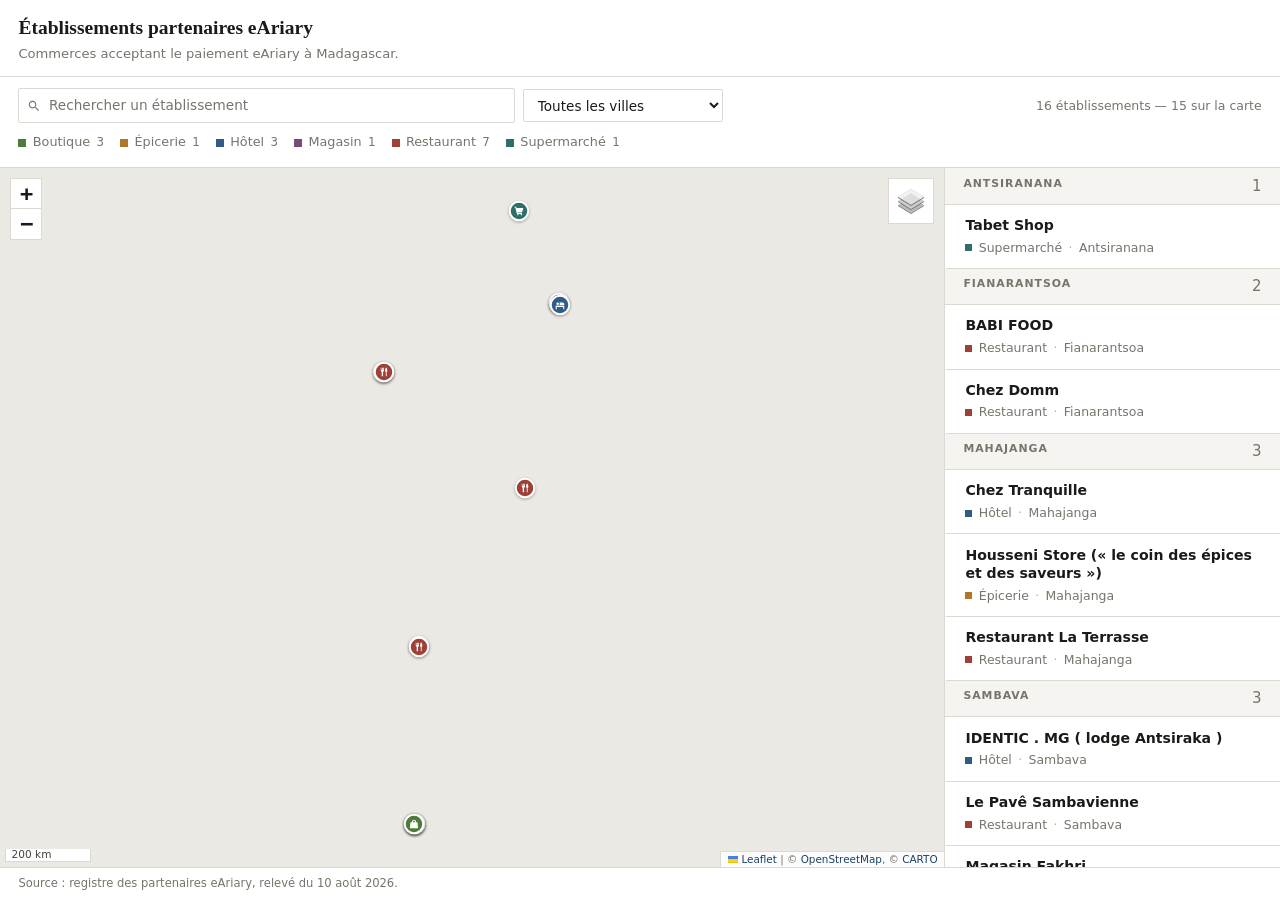
==== partenaires/carte.html @ 1cabd1b8 "Ajoute les pages intégrables du registre des partenaires" ====
<!DOCTYPE html>
<html lang="fr">
<head>
  <meta charset="utf-8">
  <meta name="viewport" content="width=device-width, initial-scale=1">
  <title>Établissements partenaires eAriary — carte</title>
  <meta name="description" content="Carte et liste des établissements qui acceptent le paiement eAriary à Madagascar.">
  <meta name="robots" content="noindex">

  <!-- Leaflet est embarqué dans le dossier : pas de CDN, donc pas de politique
       de sécurité à assouplir chez l'application hôte. Seuls les fonds de
       carte et la relecture du Google Sheet sortent sur le réseau. -->
  <link rel="stylesheet" href="vendor/leaflet/leaflet.css">
  <link rel="stylesheet" href="assets/theme.css">
  <link rel="stylesheet" href="assets/carte.css">
</head>
<body>
  <div class="app" id="app" data-view="split" data-header="1" data-onglet="carte">

    <header class="head">
      <h1 id="titre">Établissements partenaires eAriary</h1>
      <p id="sous-titre">Commerces acceptant le paiement eAriary à Madagascar.</p>
    </header>

    <div class="bar">
      <div class="controls">
        <label class="field">
          <svg viewBox="0 0 24 24" aria-hidden="true">
            <path d="M15.5 14h-.79l-.28-.27a6.5 6.5 0 1 0-.7.7l.27.28v.79l5 4.99L20.49 19l-5-5Zm-6 0A4.5 4.5 0 1 1 14 9.5 4.5 4.5 0 0 1 9.5 14Z"/>
          </svg>
          <input type="search" id="recherche" placeholder="Rechercher un établissement"
                 aria-label="Rechercher un établissement" autocomplete="off">
        </label>

        <select id="province" aria-label="Filtrer par ville">
          <option value="">Toutes les villes</option>
        </select>

        <span class="spacer"></span>
        <div class="tally">
          <span class="count" id="compte" aria-live="polite"></span>
          <button type="button" class="reset" id="reset" hidden>Réinitialiser</button>
        </div>
      </div>

      <div class="chips" id="chips" role="group" aria-label="Filtrer par catégorie"></div>
    </div>

    <div class="tabs" id="onglets" role="tablist" aria-label="Affichage">
      <button type="button" role="tab" data-onglet="carte" aria-selected="true">Carte</button>
      <button type="button" role="tab" data-onglet="liste" aria-selected="false">Liste</button>
    </div>

    <div class="body">
      <div class="map" id="carte" role="application" aria-label="Carte des établissements partenaires"></div>
      <div class="list">
        <div id="liste"></div>
        <p class="empty" id="vide" hidden>Aucun établissement ne correspond aux filtres.</p>
      </div>
    </div>

    <p class="source" id="source"></p>

  </div>

  <script src="vendor/leaflet/leaflet.js"></script>
  <script src="assets/instantane.js"></script>
  <script src="assets/categories.js"></script>
  <script src="assets/donnees.js"></script>
  <script src="assets/carte.js"></script>
</body>
</html>
---- partenaires/vendor/leaflet/leaflet.css ----
/* required styles */

.leaflet-pane,
.leaflet-tile,
.leaflet-marker-icon,
.leaflet-marker-shadow,
.leaflet-tile-container,
.leaflet-pane > svg,
.leaflet-pane > canvas,
.leaflet-zoom-box,
.leaflet-image-layer,
.leaflet-layer {
	position: absolute;
	left: 0;
	top: 0;
	}
.leaflet-container {
	overflow: hidden;
	}
.leaflet-tile,
.leaflet-marker-icon,
.leaflet-marker-shadow {
	-webkit-user-select: none;
	   -moz-user-select: none;
	        user-select: none;
	  -webkit-user-drag: none;
	}
/* Prevents IE11 from highlighting tiles in blue */
.leaflet-tile::selection {
	background: transparent;
}
/* Safari renders non-retina tile on retina better with this, but Chrome is worse */
.leaflet-safari .leaflet-tile {
	image-rendering: -webkit-optimize-contrast;
	}
/* hack that prevents hw layers "stretching" when loading new tiles */
.leaflet-safari .leaflet-tile-container {
	width: 1600px;
	height: 1600px;
	-webkit-transform-origin: 0 0;
	}
.leaflet-marker-icon,
.leaflet-marker-shadow {
	display: block;
	}
/* .leaflet-container svg: reset svg max-width decleration shipped in Joomla! (joomla.org) 3.x */
/* .leaflet-container img: map is broken in FF if you have max-width: 100% on tiles */
.leaflet-container .leaflet-overlay-pane svg {
	max-width: none !important;
	max-height: none !important;
	}
.leaflet-container .leaflet-marker-pane img,
.leaflet-container .leaflet-shadow-pane img,
.leaflet-container .leaflet-tile-pane img,
.leaflet-container img.leaflet-image-layer,
.leaflet-container .leaflet-tile {
	max-width: none !important;
	max-height: none !important;
	width: auto;
	padding: 0;
	}

.leaflet-container img.leaflet-tile {
	/* See: https://bugs.chromium.org/p/chromium/issues/detail?id=600120 */
	mix-blend-mode: plus-lighter;
}

.leaflet-container.leaflet-touch-zoom {
	-ms-touch-action: pan-x pan-y;
	touch-action: pan-x pan-y;
	}
.leaflet-container.leaflet-touch-drag {
	-ms-touch-action: pinch-zoom;
	/* Fallback for FF which doesn't support pinch-zoom */
	touch-action: none;
	touch-action: pinch-zoom;
}
.leaflet-container.leaflet-touch-drag.leaflet-touch-zoom {
	-ms-touch-action: none;
	touch-action: none;
}
.leaflet-container {
	-webkit-tap-highlight-color: transparent;
}
.leaflet-container a {
	-webkit-tap-highlight-color: rgba(51, 181, 229, 0.4);
}
.leaflet-tile {
	filter: inherit;
	visibility: hidden;
	}
.leaflet-tile-loaded {
	visibility: inherit;
	}
.leaflet-zoom-box {
	width: 0;
	height: 0;
	-moz-box-sizing: border-box;
	     box-sizing: border-box;
	z-index: 800;
	}
/* workaround for https://bugzilla.mozilla.org/show_bug.cgi?id=888319 */
.leaflet-overlay-pane svg {
	-moz-user-select: none;
	}

.leaflet-pane         { z-index: 400; }

.leaflet-tile-pane    { z-index: 200; }
.leaflet-overlay-pane { z-index: 400; }
.leaflet-shadow-pane  { z-index: 500; }
.leaflet-marker-pane  { z-index: 600; }
.leaflet-tooltip-pane   { z-index: 650; }
.leaflet-popup-pane   { z-index: 700; }

.leaflet-map-pane canvas { z-index: 100; }
.leaflet-map-pane svg    { z-index: 200; }

.leaflet-vml-shape {
	width: 1px;
	height: 1px;
	}
.lvml {
	behavior: url(#default#VML);
	display: inline-block;
	position: absolute;
	}


/* control positioning */

.leaflet-control {
	position: relative;
	z-index: 800;
	pointer-events: visiblePainted; /* IE 9-10 doesn't have auto */
	pointer-events: auto;
	}
.leaflet-top,
.leaflet-bottom {
	position: absolute;
	z-index: 1000;
	pointer-events: none;
	}
.leaflet-top {
	top: 0;
	}
.leaflet-right {
	right: 0;
	}
.leaflet-bottom {
	bottom: 0;
	}
.leaflet-left {
	left: 0;
	}
.leaflet-control {
	float: left;
	clear: both;
	}
.leaflet-right .leaflet-control {
	float: right;
	}
.leaflet-top .leaflet-control {
	margin-top: 10px;
	}
.leaflet-bottom .leaflet-control {
	margin-bottom: 10px;
	}
.leaflet-left .leaflet-control {
	margin-left: 10px;
	}
.leaflet-right .leaflet-control {
	margin-right: 10px;
	}


/* zoom and fade animations */

.leaflet-fade-anim .leaflet-popup {
	opacity: 0;
	-webkit-transition: opacity 0.2s linear;
	   -moz-transition: opacity 0.2s linear;
	        transition: opacity 0.2s linear;
	}
.leaflet-fade-anim .leaflet-map-pane .leaflet-popup {
	opacity: 1;
	}
.leaflet-zoom-animated {
	-webkit-transform-origin: 0 0;
	    -ms-transform-origin: 0 0;
	        transform-origin: 0 0;
	}
svg.leaflet-zoom-animated {
	will-change: transform;
}

.leaflet-zoom-anim .leaflet-zoom-animated {
	-webkit-transition: -webkit-transform 0.25s cubic-bezier(0,0,0.25,1);
	   -moz-transition:    -moz-transform 0.25s cubic-bezier(0,0,0.25,1);
	        transition:         transform 0.25s cubic-bezier(0,0,0.25,1);
	}
.leaflet-zoom-anim .leaflet-tile,
.leaflet-pan-anim .leaflet-tile {
	-webkit-transition: none;
	   -moz-transition: none;
	        transition: none;
	}

.leaflet-zoom-anim .leaflet-zoom-hide {
	visibility: hidden;
	}


/* cursors */

.leaflet-interactive {
	cursor: pointer;
	}
.leaflet-grab {
	cursor: -webkit-grab;
	cursor:    -moz-grab;
	cursor:         grab;
	}
.leaflet-crosshair,
.leaflet-crosshair .leaflet-interactive {
	cursor: crosshair;
	}
.leaflet-popup-pane,
.leaflet-control {
	cursor: auto;
	}
.leaflet-dragging .leaflet-grab,
.leaflet-dragging .leaflet-grab .leaflet-interactive,
.leaflet-dragging .leaflet-marker-draggable {
	cursor: move;
	cursor: -webkit-grabbing;
	cursor:    -moz-grabbing;
	cursor:         grabbing;
	}

/* marker & overlays interactivity */
.leaflet-marker-icon,
.leaflet-marker-shadow,
.leaflet-image-layer,
.leaflet-pane > svg path,
.leaflet-tile-container {
	pointer-events: none;
	}

.leaflet-marker-icon.leaflet-interactive,
.leaflet-image-layer.leaflet-interactive,
.leaflet-pane > svg path.leaflet-interactive,
svg.leaflet-image-layer.leaflet-interactive path {
	pointer-events: visiblePainted; /* IE 9-10 doesn't have auto */
	pointer-events: auto;
	}

/* visual tweaks */

.leaflet-container {
	background: #ddd;
	outline-offset: 1px;
	}
.leaflet-container a {
	color: #0078A8;
	}
.leaflet-zoom-box {
	border: 2px dotted #38f;
	background: rgba(255,255,255,0.5);
	}


/* general typography */
.leaflet-container {
	font-family: "Helvetica Neue", Arial, Helvetica, sans-serif;
	font-size: 12px;
	font-size: 0.75rem;
	line-height: 1.5;
	}


/* general toolbar styles */

.leaflet-bar {
	box-shadow: 0 1px 5px rgba(0,0,0,0.65);
	border-radius: 4px;
	}
.leaflet-bar a {
	background-color: #fff;
	border-bottom: 1px solid #ccc;
	width: 26px;
	height: 26px;
	line-height: 26px;
	display: block;
	text-align: center;
	text-decoration: none;
	color: black;
	}
.leaflet-bar a,
.leaflet-control-layers-toggle {
	background-position: 50% 50%;
	background-repeat: no-repeat;
	display: block;
	}
.leaflet-bar a:hover,
.leaflet-bar a:focus {
	background-color: #f4f4f4;
	}
.leaflet-bar a:first-child {
	border-top-left-radius: 4px;
	border-top-right-radius: 4px;
	}
.leaflet-bar a:last-child {
	border-bottom-left-radius: 4px;
	border-bottom-right-radius: 4px;
	border-bottom: none;
	}
.leaflet-bar a.leaflet-disabled {
	cursor: default;
	background-color: #f4f4f4;
	color: #bbb;
	}

.leaflet-touch .leaflet-bar a {
	width: 30px;
	height: 30px;
	line-height: 30px;
	}
.leaflet-touch .leaflet-bar a:first-child {
	border-top-left-radius: 2px;
	border-top-right-radius: 2px;
	}
.leaflet-touch .leaflet-bar a:last-child {
	border-bottom-left-radius: 2px;
	border-bottom-right-radius: 2px;
	}

/* zoom control */

.leaflet-control-zoom-in,
.leaflet-control-zoom-out {
	font: bold 18px 'Lucida Console', Monaco, monospace;
	text-indent: 1px;
	}

.leaflet-touch .leaflet-control-zoom-in, .leaflet-touch .leaflet-control-zoom-out  {
	font-size: 22px;
	}


/* layers control */

.leaflet-control-layers {
	box-shadow: 0 1px 5px rgba(0,0,0,0.4);
	background: #fff;
	border-radius: 5px;
	}
.leaflet-control-layers-toggle {
	background-image: url(images/layers.png);
	width: 36px;
	height: 36px;
	}
.leaflet-retina .leaflet-control-layers-toggle {
	background-image: url(images/layers-2x.png);
	background-size: 26px 26px;
	}
.leaflet-touch .leaflet-control-layers-toggle {
	width: 44px;
	height: 44px;
	}
.leaflet-control-layers .leaflet-control-layers-list,
.leaflet-control-layers-expanded .leaflet-control-layers-toggle {
	display: none;
	}
.leaflet-control-layers-expanded .leaflet-control-layers-list {
	display: block;
	position: relative;
	}
.leaflet-control-layers-expanded {
	padding: 6px 10px 6px 6px;
	color: #333;
	background: #fff;
	}
.leaflet-control-layers-scrollbar {
	overflow-y: scroll;
	overflow-x: hidden;
	padding-right: 5px;
	}
.leaflet-control-layers-selector {
	margin-top: 2px;
	position: relative;
	top: 1px;
	}
.leaflet-control-layers label {
	display: block;
	font-size: 13px;
	font-size: 1.08333em;
	}
.leaflet-control-layers-separator {
	height: 0;
	border-top: 1px solid #ddd;
	margin: 5px -10px 5px -6px;
	}

/* Default icon URLs */
.leaflet-default-icon-path { /* used only in path-guessing heuristic, see L.Icon.Default */
	background-image: url(images/marker-icon.png);
	}


/* attribution and scale controls */

.leaflet-container .leaflet-control-attribution {
	background: #fff;
	background: rgba(255, 255, 255, 0.8);
	margin: 0;
	}
.leaflet-control-attribution,
.leaflet-control-scale-line {
	padding: 0 5px;
	color: #333;
	line-height: 1.4;
	}
.leaflet-control-attribution a {
	text-decoration: none;
	}
.leaflet-control-attribution a:hover,
.leaflet-control-attribution a:focus {
	text-decoration: underline;
	}
.leaflet-attribution-flag {
	display: inline !important;
	vertical-align: baseline !important;
	width: 1em;
	height: 0.6669em;
	}
.leaflet-left .leaflet-control-scale {
	margin-left: 5px;
	}
.leaflet-bottom .leaflet-control-scale {
	margin-bottom: 5px;
	}
.leaflet-control-scale-line {
	border: 2px solid #777;
	border-top: none;
	line-height: 1.1;
	padding: 2px 5px 1px;
	white-space: nowrap;
	-moz-box-sizing: border-box;
	     box-sizing: border-box;
	background: rgba(255, 255, 255, 0.8);
	text-shadow: 1px 1px #fff;
	}
.leaflet-control-scale-line:not(:first-child) {
	border-top: 2px solid #777;
	border-bottom: none;
	margin-top: -2px;
	}
.leaflet-control-scale-line:not(:first-child):not(:last-child) {
	border-bottom: 2px solid #777;
	}

.leaflet-touch .leaflet-control-attribution,
.leaflet-touch .leaflet-control-layers,
.leaflet-touch .leaflet-bar {
	box-shadow: none;
	}
.leaflet-touch .leaflet-control-layers,
.leaflet-touch .leaflet-bar {
	border: 2px solid rgba(0,0,0,0.2);
	background-clip: padding-box;
	}


/* popup */

.leaflet-popup {
	position: absolute;
	text-align: center;
	margin-bottom: 20px;
	}
.leaflet-popup-content-wrapper {
	padding: 1px;
	text-align: left;
	border-radius: 12px;
	}
.leaflet-popup-content {
	margin: 13px 24px 13px 20px;
	line-height: 1.3;
	font-size: 13px;
	font-size: 1.08333em;
	min-height: 1px;
	}
.leaflet-popup-content p {
	margin: 17px 0;
	margin: 1.3em 0;
	}
.leaflet-popup-tip-container {
	width: 40px;
	height: 20px;
	position: absolute;
	left: 50%;
	margin-top: -1px;
	margin-left: -20px;
	overflow: hidden;
	pointer-events: none;
	}
.leaflet-popup-tip {
	width: 17px;
	height: 17px;
	padding: 1px;

	margin: -10px auto 0;
	pointer-events: auto;

	-webkit-transform: rotate(45deg);
	   -moz-transform: rotate(45deg);
	    -ms-transform: rotate(45deg);
	        transform: rotate(45deg);
	}
.leaflet-popup-content-wrapper,
.leaflet-popup-tip {
	background: white;
	color: #333;
	box-shadow: 0 3px 14px rgba(0,0,0,0.4);
	}
.leaflet-container a.leaflet-popup-close-button {
	position: absolute;
	top: 0;
	right: 0;
	border: none;
	text-align: center;
	width: 24px;
	height: 24px;
	font: 16px/24px Tahoma, Verdana, sans-serif;
	color: #757575;
	text-decoration: none;
	background: transparent;
	}
.leaflet-container a.leaflet-popup-close-button:hover,
.leaflet-container a.leaflet-popup-close-button:focus {
	color: #585858;
	}
.leaflet-popup-scrolled {
	overflow: auto;
	}

.leaflet-oldie .leaflet-popup-content-wrapper {
	-ms-zoom: 1;
	}
.leaflet-oldie .leaflet-popup-tip {
	width: 24px;
	margin: 0 auto;

	-ms-filter: "progid:DXImageTransform.Microsoft.Matrix(M11=0.70710678, M12=0.70710678, M21=-0.70710678, M22=0.70710678)";
	filter: progid:DXImageTransform.Microsoft.Matrix(M11=0.70710678, M12=0.70710678, M21=-0.70710678, M22=0.70710678);
	}

.leaflet-oldie .leaflet-control-zoom,
.leaflet-oldie .leaflet-control-layers,
.leaflet-oldie .leaflet-popup-content-wrapper,
.leaflet-oldie .leaflet-popup-tip {
	border: 1px solid #999;
	}


/* div icon */

.leaflet-div-icon {
	background: #fff;
	border: 1px solid #666;
	}


/* Tooltip */
/* Base styles for the element that has a tooltip */
.leaflet-tooltip {
	position: absolute;
	padding: 6px;
	background-color: #fff;
	border: 1px solid #fff;
	border-radius: 3px;
	color: #222;
	white-space: nowrap;
	-webkit-user-select: none;
	-moz-user-select: none;
	-ms-user-select: none;
	user-select: none;
	pointer-events: none;
	box-shadow: 0 1px 3px rgba(0,0,0,0.4);
	}
.leaflet-tooltip.leaflet-interactive {
	cursor: pointer;
	pointer-events: auto;
	}
.leaflet-tooltip-top:before,
.leaflet-tooltip-bottom:before,
.leaflet-tooltip-left:before,
.leaflet-tooltip-right:before {
	position: absolute;
	pointer-events: none;
	border: 6px solid transparent;
	background: transparent;
	content: "";
	}

/* Directions */

.leaflet-tooltip-bottom {
	margin-top: 6px;
}
.leaflet-tooltip-top {
	margin-top: -6px;
}
.leaflet-tooltip-bottom:before,
.leaflet-tooltip-top:before {
	left: 50%;
	margin-left: -6px;
	}
.leaflet-tooltip-top:before {
	bottom: 0;
	margin-bottom: -12px;
	border-top-color: #fff;
	}
.leaflet-tooltip-bottom:before {
	top: 0;
	margin-top: -12px;
	margin-left: -6px;
	border-bottom-color: #fff;
	}
.leaflet-tooltip-left {
	margin-left: -6px;
}
.leaflet-tooltip-right {
	margin-left: 6px;
}
.leaflet-tooltip-left:before,
.leaflet-tooltip-right:before {
	top: 50%;
	margin-top: -6px;
	}
.leaflet-tooltip-left:before {
	right: 0;
	margin-right: -12px;
	border-left-color: #fff;
	}
.leaflet-tooltip-right:before {
	left: 0;
	margin-left: -12px;
	border-right-color: #fff;
	}

/* Printing */

@media print {
	/* Prevent printers from removing background-images of controls. */
	.leaflet-control {
		-webkit-print-color-adjust: exact;
		print-color-adjust: exact;
		}
	}
---- partenaires/assets/theme.css ----
/* Registre des partenaires eAriary — socle commun aux deux pages.
 *
 * Ce fichier ne porte que ce que la carte et le tableau partagent : le thème,
 * l'ossature verticale, la titraille, la barre de filtres et la note de
 * provenance. Le reste vit dans `carte.css` et `tableau.css`, que chaque page
 * charge seule — le tableau n'a ainsi pas à lire trois cents lignes de styles
 * Leaflet dont il ne se sert pas.
 *
 * Parti pris : registre public, pas widget. Encre sur papier, filets d'un
 * pixel, angles vifs, un seul accent, titraille en romain à empattements et
 * étiquettes en petites capitales espacées. Rien qui signale « composant
 * embarqué » : ni cadre, ni ombre portée, ni pastille d'état colorée — la
 * provenance des données est une note de bas de page, comme dans une
 * publication officielle.
 *
 * Aucune police n'est téléchargée : les pages doivent rester autonomes, sans
 * CDN ni politique de sécurité à assouplir chez l'hôte. On compose donc avec
 * les familles présentes sur les systèmes.
 */

:root {
  /* Papier chaud plutôt que gris bleuté : la page ne doit pas se lire comme
     une interface d'outil posée dans la page de l'hôte. */
  --paper: #ffffff;
  --ground: #f5f4f1;
  --ground-2: #ebe9e4;
  --rule: #dcd9d2;
  --rule-strong: #b5b0a6;
  --ink: #1b1a17;
  --ink-soft: #45433d;
  --muted: #78746b;
  --accent: #1a4066;
  --accent-soft: #e8edf3;
  /* Voile posé sur les tuiles, derrière l'attribution et l'échelle. */
  --veil: rgb(255 255 255 / 0.88);

  --serif: "Iowan Old Style", "Hoefler Text", "Palatino Linotype", Palatino,
    Georgia, "Times New Roman", serif;
  --sans: ui-sans-serif, system-ui, -apple-system, BlinkMacSystemFont,
    "Segoe UI", Roboto, "Helvetica Neue", Arial, sans-serif;
  --mono: ui-monospace, SFMono-Regular, "SF Mono", Menlo, Consolas, monospace;

  --radius: 2px;
  --pad: 1.15rem;
  color-scheme: light;
}

/* Thème sombre : automatique, ou forcé par ?theme=sombre / ?theme=clair —
   l'attribut data-theme sur <html> gagne toujours sur la préférence système. */
@media (prefers-color-scheme: dark) {
  :root:not([data-theme="clair"]) {
    --paper: #141311;
    --ground: #1c1b18;
    --ground-2: #24221d;
    --rule: #33302a;
    --rule-strong: #524d44;
    --ink: #eceae5;
    --ink-soft: #cbc8c1;
    --muted: #948f86;
    --accent: #9dbdda;
    --accent-soft: #212e3a;
    --veil: rgb(20 19 17 / 0.88);
    color-scheme: dark;
  }
}
:root[data-theme="sombre"] {
  --paper: #141311;
  --ground: #1c1b18;
  --ground-2: #24221d;
  --rule: #33302a;
  --rule-strong: #524d44;
  --ink: #eceae5;
  --ink-soft: #cbc8c1;
  --muted: #948f86;
  --accent: #9dbdda;
  --accent-soft: #212e3a;
  --veil: rgb(20 19 17 / 0.88);
  color-scheme: dark;
}

* { box-sizing: border-box; }

html, body { height: 100%; margin: 0; }

body {
  font-family: var(--sans);
  font-size: 15px;
  line-height: 1.45;
  color: var(--ink);
  background: var(--paper);
  -webkit-font-smoothing: antialiased;
  text-rendering: optimizeLegibility;
}

/* Petites capitales espacées : la seule ornementation typographique des
   pages, réservée aux étiquettes. */
.eyebrow {
  font-size: 0.68rem;
  font-weight: 600;
  letter-spacing: 0.09em;
  text-transform: uppercase;
}

/* Réservé aux lecteurs d'écran : ce que la mise en page donne à l'œil seul. */
.sr-only {
  position: absolute;
  width: 1px;
  height: 1px;
  margin: -1px;
  padding: 0;
  overflow: hidden;
  clip-path: inset(50%);
  white-space: nowrap;
}

/* ------------------------------- Ossature -------------------------------- */

/* Colonne flex plutôt que grille : les onglets carte/liste n'existent qu'en
   écran étroit, et un enfant masqué ne doit pas consommer de rangée. */
.app {
  display: flex;
  flex-direction: column;
  height: 100%;
  min-height: 0;
}
.app > .head,
.app > .bar,
.app > .source { flex: none; }

/* -------------------------------- Titraille ------------------------------ */

.head {
  padding: 1rem var(--pad) 0.85rem;
  border-bottom: 1px solid var(--rule);
}
/* header=0 retire toute la titraille, note de source comprise : l'hôte
   fournit alors son propre titre, et la page se fond dans sa mise en page. */
.app[data-header="0"] .head,
.app[data-header="0"] .source { display: none; }

.head h1 {
  margin: 0;
  font-family: var(--serif);
  font-size: 1.22rem;
  font-weight: 600;
  line-height: 1.25;
  letter-spacing: 0;
}
.head p {
  margin: 0.2rem 0 0;
  max-width: 62ch;
  font-size: 0.82rem;
  color: var(--muted);
}

/* -------------------------------- Filtres -------------------------------- */

.bar {
  display: flex;
  flex-direction: column;
  gap: 0.55rem;
  padding: 0.7rem var(--pad) 0.75rem;
  border-bottom: 1px solid var(--rule);
}

.controls {
  display: flex;
  flex-wrap: wrap;
  align-items: center;
  gap: 0.5rem;
}

.field { position: relative; flex: 1 1 200px; min-width: 160px; }
.field svg {
  position: absolute;
  left: 0.55rem;
  top: 50%;
  width: 14px;
  height: 14px;
  transform: translateY(-50%);
  fill: var(--muted);
  pointer-events: none;
}

input[type="search"],
select {
  width: 100%;
  padding: 0.4rem 0.6rem;
  border: 1px solid var(--rule);
  border-radius: var(--radius);
  background: var(--paper);
  color: var(--ink);
  font: inherit;
  font-size: 0.85rem;
}
input[type="search"] { padding-left: 1.85rem; }
input[type="search"]::placeholder { color: var(--muted); }
input[type="search"]::-webkit-search-cancel-button { filter: grayscale(1); }
select { flex: 0 1 200px; width: auto; min-width: 160px; }
input[type="search"]:hover,
select:hover { border-color: var(--rule-strong); }

input:focus-visible,
select:focus-visible,
button:focus-visible,
a:focus-visible,
[tabindex]:focus-visible {
  outline: 2px solid var(--accent);
  outline-offset: 1px;
}

.controls .spacer { flex: 1 1 0; }

/* Compte et réinitialisation restent solidaires : en écran étroit ils passent
   à la ligne ensemble plutôt que de comprimer les listes déroulantes. */
.tally {
  display: flex;
  align-items: center;
  gap: 0.6rem;
}

.count {
  font-size: 0.78rem;
  color: var(--muted);
  font-variant-numeric: tabular-nums;
  white-space: nowrap;
}

.reset {
  padding: 0;
  border: 0;
  background: none;
  color: var(--ink-soft);
  font: inherit;
  font-size: 0.78rem;
  text-decoration: underline;
  text-underline-offset: 0.2em;
  cursor: pointer;
}
.reset:hover { color: var(--ink); }
.reset[hidden] { display: none; }

/* Catégories : légende et filtre à la fois. Le carré de couleur reste toujours
   à pleine opacité — c'est une clé de lecture, pas un état ; ce sont l'encre
   du libellé et le filet sous le mot qui portent la sélection, jamais la
   couleur seule. */
.chips {
  display: flex;
  flex-wrap: wrap;
  gap: 0.25rem 1rem;
}
.chip {
  display: inline-flex;
  align-items: center;
  gap: 0.4rem;
  padding: 0.1rem 0;
  border: 0;
  border-bottom: 2px solid transparent;
  background: none;
  color: var(--muted);
  font: inherit;
  font-size: 0.8rem;
  cursor: pointer;
  transition: color 0.12s ease, border-color 0.12s ease;
}
.chip:hover { color: var(--ink-soft); }
.chip[aria-pressed="true"] {
  color: var(--ink);
  border-bottom-color: var(--ink);
  font-weight: 600;
}
.chip .swatch { width: 8px; height: 8px; flex: none; }
.chip .n {
  font-variant-numeric: tabular-nums;
  font-weight: 400;
  color: var(--muted);
  font-size: 0.74rem;
}

/* ---------------------------- États et vides ----------------------------- */

.empty {
  margin: 0;
  padding: 2.5rem var(--pad);
  text-align: center;
  color: var(--muted);
  font-size: 0.85rem;
}
.empty[hidden] { display: none; }

/* --------------------------- Note de provenance -------------------------- */

/* Une mention de source en pied de page, comme dans une publication : elle dit
   d'où viennent les chiffres et de quand ils datent. Tant qu'aucune donnée
   n'est chargée, la note n'a rien à dire — un filet vide se remarquerait. */
.source:empty { display: none; }
.source {
  margin: 0;
  padding: 0.45rem var(--pad) 0.55rem;
  border-top: 1px solid var(--rule);
  background: var(--paper);
  font-size: 0.72rem;
  line-height: 1.4;
  color: var(--muted);
}

/* ------------------------------ Liens sortants --------------------------- */

/* Un seul dessin de lien pour les deux pages : filet sous le mot plutôt que
   soulignement plein, et le nom du service plutôt qu'une icône seule. */
.lien {
  display: inline-flex;
  align-items: center;
  gap: 0.3rem;
  padding-bottom: 1px;
  border-bottom: 1px solid currentColor;
  color: var(--accent);
  font-size: 0.8rem;
  text-decoration: none;
}
.lien svg {
  width: 10px;
  height: 10px;
  fill: currentColor;
  flex: none;
}

/* ------------------------------- Responsive ------------------------------ */

@media (max-width: 520px) {
  :root { --pad: 0.85rem; }
  .head { padding-top: 0.8rem; }
  .head h1 { font-size: 1.1rem; }
  .chip .n { display: none; }
}

@media (prefers-reduced-motion: reduce) {
  * { transition: none !important; animation: none !important; }
}
---- partenaires/assets/carte.css ----
/* Page carte — complément de `theme.css`, qui porte le thème, l'ossature et la
 * barre de filtres. Ce fichier n'ajoute que la carte, la liste latérale et les
 * retouches apportées à Leaflet.
 */

.app > .tabs { flex: none; }
.app > .body { flex: 1 1 auto; }

/* Bascule carte / liste, seulement utile en écran étroit */
.tabs { display: none; gap: 1.1rem; padding: 0.5rem var(--pad) 0; }
.tabs button {
  padding: 0.35rem 0.1rem;
  border: 0;
  border-bottom: 2px solid transparent;
  background: none;
  color: var(--muted);
  font: inherit;
  font-size: 0.68rem;
  font-weight: 600;
  letter-spacing: 0.09em;
  text-transform: uppercase;
  cursor: pointer;
}
.tabs button[aria-selected="true"] {
  color: var(--ink);
  border-bottom-color: var(--ink);
}

/* --------------------------------- Corps --------------------------------- */

.body {
  display: grid;
  grid-template-columns: 1fr 21rem;
  min-height: 0;
}
.app[data-view="carte"] .body { grid-template-columns: 1fr; }
.app[data-view="carte"] .list { display: none; }
.app[data-view="liste"] .body { grid-template-columns: 1fr; }
.app[data-view="liste"] .map { display: none; }

.map { min-height: 0; background: var(--ground-2); }

.list {
  min-height: 0;
  overflow-y: auto;
  border-left: 1px solid var(--rule);
  background: var(--paper);
  scrollbar-width: thin;
  scrollbar-color: var(--rule-strong) transparent;
  -webkit-overflow-scrolling: touch;
}
.app[data-view="liste"] .list { border-left: 0; }

.group {
  position: sticky;
  top: 0;
  z-index: 2;
  display: flex;
  justify-content: space-between;
  gap: 0.5rem;
  padding: 0.45rem var(--pad) 0.4rem;
  border-bottom: 1px solid var(--rule);
  background: var(--ground);
  color: var(--muted);
}
.group .n { font-variant-numeric: tabular-nums; font-weight: 400; }

.item {
  display: block;
  width: 100%;
  padding: 0.7rem var(--pad);
  border: 0;
  border-bottom: 1px solid var(--rule);
  border-left: 2px solid transparent;
  background: none;
  color: inherit;
  font: inherit;
  text-align: left;
  cursor: pointer;
}
.item:hover { background: var(--ground); }
.item[aria-current="true"] {
  border-left-color: var(--accent);
  background: var(--ground);
}
.item .nom { font-size: 0.88rem; font-weight: 600; line-height: 1.3; }
.item .meta {
  display: flex;
  flex-wrap: wrap;
  align-items: center;
  gap: 0.4rem;
  margin-top: 0.28rem;
  font-size: 0.78rem;
  color: var(--muted);
}
.item .meta .swatch { width: 7px; height: 7px; flex: none; }
.item .meta .sep { color: var(--rule-strong); }

/* Adresse, horaires, téléphone : présents seulement si le Sheet porte ces
   colonnes. Une ligne discrète sous la métadonnée, jamais un second bloc —
   la fiche de liste reste un repère, le détail est dans le popup. */
.item .infos {
  margin-top: 0.28rem;
  font-size: 0.76rem;
  line-height: 1.4;
  color: var(--ink-soft);
}
.item .infos .champ { display: block; }
.item .infos .champ + .champ { margin-top: 0.1rem; }

.item .warn {
  display: inline-block;
  margin-top: 0.35rem;
  padding-left: 0.5rem;
  border-left: 2px solid var(--rule-strong);
  font-size: 0.74rem;
  color: var(--muted);
}

/* ------------------------------ Carte Leaflet ---------------------------- */

.leaflet-container {
  height: 100%;
  font-family: var(--sans);
  background: var(--ground-2);
}
.leaflet-container a { color: var(--accent); }

/* Repère : disque plein cerné de blanc, glyphe distinct par catégorie. Le
   disque se lit comme un symbole de carte ; la goutte, elle, évoque une
   application de navigation. */
.pin { background: none; border: 0; }
.pin svg { display: block; filter: drop-shadow(0 1px 1.5px rgb(0 0 0 / 0.3)); }
.pin .ring { stroke: var(--ink); }
.pin.on { z-index: 1000 !important; }

/* Commandes de carte : mêmes filets que le reste de la page, angles vifs,
   aucune ombre — Leaflet arrondit et ombre tout par défaut. */
.leaflet-bar,
.leaflet-control-layers,
.leaflet-control-scale-line {
  border: 1px solid var(--rule) !important;
  border-radius: 0 !important;
  box-shadow: none !important;
  background: var(--paper);
}
.leaflet-bar a,
.leaflet-bar a:hover {
  width: 28px;
  height: 28px;
  line-height: 28px;
  border-radius: 0;
  border-bottom-color: var(--rule);
  background: var(--paper);
  color: var(--ink);
}
.leaflet-bar a:hover { background: var(--ground); }
.leaflet-bar a.leaflet-disabled { background: var(--ground); color: var(--rule-strong); }
.leaflet-control-layers-toggle { background-color: var(--paper); }
.leaflet-control-layers-expanded {
  padding: 0.5rem 0.7rem 0.5rem 0.55rem;
  color: var(--ink-soft);
  font-size: 0.78rem;
}
.leaflet-control-layers-selector { accent-color: var(--accent); }
.leaflet-control-scale-line {
  border-top: 0 !important;
  padding: 0 0.35rem;
  color: var(--ink-soft);
  font-size: 0.66rem;
  font-variant-numeric: tabular-nums;
}
.leaflet-control-attribution {
  padding: 0 0.4rem;
  border-top: 1px solid var(--rule);
  border-left: 1px solid var(--rule);
  background: var(--veil) !important;
  color: var(--muted);
  font-size: 0.65rem;
}
/* Le bouton des fonds de carte est une image PNG sombre fournie par Leaflet :
   c'est le seul élément de commande à inverser en thème sombre — le reste
   tient déjà par les variables. */
:root[data-theme="sombre"] .leaflet-control-layers-toggle {
  filter: invert(1) hue-rotate(180deg);
}
@media (prefers-color-scheme: dark) {
  :root:not([data-theme="clair"]) .leaflet-control-layers-toggle {
    filter: invert(1) hue-rotate(180deg);
  }
}

.leaflet-popup-content-wrapper {
  border: 1px solid var(--rule-strong);
  border-radius: var(--radius);
  background: var(--paper);
  color: var(--ink);
  box-shadow: 0 2px 8px rgb(0 0 0 / 0.12);
}
.leaflet-popup-tip {
  border: 1px solid var(--rule-strong);
  background: var(--paper);
  box-shadow: none;
}
.leaflet-popup-content { margin: 0.8rem 0.9rem 0.75rem; min-width: 190px; }
.leaflet-popup-close-button { color: var(--muted) !important; }

.pop .nom { font-size: 0.9rem; font-weight: 600; line-height: 1.3; }
.pop .tag {
  display: inline-flex;
  align-items: center;
  gap: 0.4rem;
  margin-top: 0.4rem;
  color: var(--muted);
}
.pop .tag .swatch { width: 7px; height: 7px; flex: none; }
.pop .prov { margin-top: 0.3rem; font-size: 0.8rem; color: var(--ink-soft); }

/* Champs facultatifs du Sheet : adresse, horaires, téléphone, site. Présentés
   en liste de définitions — l'étiquette dit ce qu'est la valeur, ce qu'un
   simple empilement de lignes ne ferait pas. Le bloc n'existe pas du tout tant
   que le Sheet ne porte aucune de ces colonnes. */
.pop .fiche {
  display: grid;
  grid-template-columns: auto 1fr;
  gap: 0.15rem 0.5rem;
  margin: 0.5rem 0 0;
  padding-top: 0.45rem;
  border-top: 1px solid var(--rule);
  font-size: 0.78rem;
}
.pop .fiche dt {
  color: var(--muted);
  font-size: 0.68rem;
  font-weight: 600;
  letter-spacing: 0.06em;
  text-transform: uppercase;
  /* L'étiquette s'aligne sur la première ligne de la valeur, pas au centre
     d'une adresse qui court sur deux lignes. */
  line-height: 1.75;
}
.pop .fiche dd { margin: 0; color: var(--ink-soft); overflow-wrap: anywhere; }
.pop .fiche a { color: var(--accent); text-decoration: none; border-bottom: 1px solid currentColor; }

.pop .coords {
  margin-top: 0.35rem;
  font-family: var(--mono);
  font-size: 0.7rem;
  color: var(--muted);
}
.pop .lien { margin-top: 0.65rem; }

/* ------------------------------- Responsive ------------------------------ */

@media (max-width: 860px) {
  .body { grid-template-columns: 1fr; }
  .app[data-view="split"] .tabs { display: flex; }
  .app[data-view="split"] .list { display: none; border-left: 0; }
  .app[data-view="split"][data-onglet="liste"] .map { display: none; }
  .app[data-view="split"][data-onglet="liste"] .list { display: block; }
  .head p { display: none; }
}
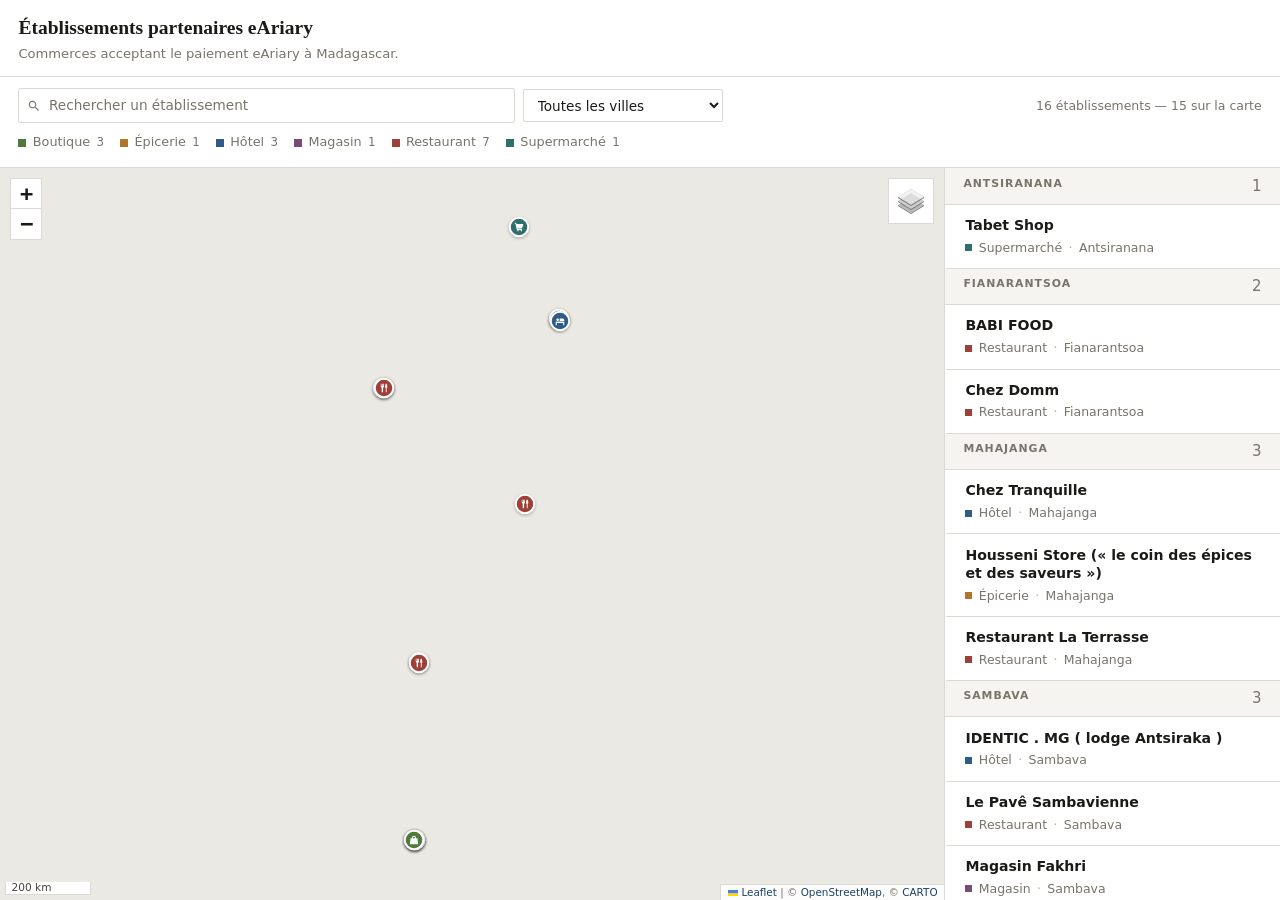
==== commit 49be4f16: "Clarifie le code des pages partenaires et retire la note de source" ====
--- a/partenaires/carte.html
+++ b/partenaires/carte.html
@@ -7,14 +7,16 @@
   <meta name="description" content="Carte et liste des établissements qui acceptent le paiement eAriary à Madagascar.">
   <meta name="robots" content="noindex">
 
-  <!-- Leaflet est embarqué dans le dossier : pas de CDN, donc pas de politique
-       de sécurité à assouplir chez l'application hôte. Seuls les fonds de
-       carte et la relecture du Google Sheet sortent sur le réseau. -->
+  <!-- Leaflet est embarqué dans le dossier : aucun CDN à autoriser dans la
+       politique de sécurité de l'application hôte. Seuls les fonds de carte et
+       la relecture du Google Sheet sortent sur le réseau. -->
   <link rel="stylesheet" href="vendor/leaflet/leaflet.css">
   <link rel="stylesheet" href="assets/theme.css">
   <link rel="stylesheet" href="assets/carte.css">
 </head>
 <body>
+  <!-- data-view, data-header et data-onglet sont posés par assets/carte.js
+       d'après les paramètres de l'URL ; le CSS s'en sert comme sélecteurs. -->
   <div class="app" id="app" data-view="split" data-header="1" data-onglet="carte">
 
     <header class="head">
@@ -32,6 +34,7 @@
                  aria-label="Rechercher un établissement" autocomplete="off">
         </label>
 
+        <!-- Options ajoutées par carte.js à partir des données. -->
         <select id="province" aria-label="Filtrer par ville">
           <option value="">Toutes les villes</option>
         </select>
@@ -43,9 +46,11 @@
         </div>
       </div>
 
+      <!-- Puces de catégorie : filtre et légende de la carte. -->
       <div class="chips" id="chips" role="group" aria-label="Filtrer par catégorie"></div>
     </div>
 
+    <!-- Bascule carte/liste, visible sous 860 px seulement. -->
     <div class="tabs" id="onglets" role="tablist" aria-label="Affichage">
       <button type="button" role="tab" data-onglet="carte" aria-selected="true">Carte</button>
       <button type="button" role="tab" data-onglet="liste" aria-selected="false">Liste</button>
@@ -59,10 +64,10 @@
       </div>
     </div>
 
-    <p class="source" id="source"></p>
-
   </div>
 
+  <!-- Ordre imposé : instantane.js et categories.js définissent les variables
+       globales que donnees.js et carte.js utilisent. -->
   <script src="vendor/leaflet/leaflet.js"></script>
   <script src="assets/instantane.js"></script>
   <script src="assets/categories.js"></script>
--- a/partenaires/assets/theme.css
+++ b/partenaires/assets/theme.css
@@ -1,38 +1,28 @@
-/* Registre des partenaires eAriary — socle commun aux deux pages.
+/* Socle commun aux deux pages : variables, thème, ossature, titraille et barre
+ * de filtres. Les styles propres à chaque page sont dans carte.css et
+ * tableau.css — le tableau n'a ainsi pas à charger les styles de la carte.
  *
- * Ce fichier ne porte que ce que la carte et le tableau partagent : le thème,
- * l'ossature verticale, la titraille, la barre de filtres et la note de
- * provenance. Le reste vit dans `carte.css` et `tableau.css`, que chaque page
- * charge seule — le tableau n'a ainsi pas à lire trois cents lignes de styles
- * Leaflet dont il ne se sert pas.
- *
- * Parti pris : registre public, pas widget. Encre sur papier, filets d'un
- * pixel, angles vifs, un seul accent, titraille en romain à empattements et
- * étiquettes en petites capitales espacées. Rien qui signale « composant
- * embarqué » : ni cadre, ni ombre portée, ni pastille d'état colorée — la
- * provenance des données est une note de bas de page, comme dans une
- * publication officielle.
+ * Parti pris visuel : un registre public, pas un widget. Filets d'un pixel,
+ * angles vifs, un seul accent, aucune ombre portée.
  *
  * Aucune police n'est téléchargée : les pages doivent rester autonomes, sans
- * CDN ni politique de sécurité à assouplir chez l'hôte. On compose donc avec
- * les familles présentes sur les systèmes.
+ * CDN ni domaine à autoriser chez l'application hôte.
  */
 
+/* --------------------------- Variables de thème -------------------------- */
+
 :root {
-  /* Papier chaud plutôt que gris bleuté : la page ne doit pas se lire comme
-     une interface d'outil posée dans la page de l'hôte. */
   --paper: #ffffff;
   --ground: #f5f4f1;
   --ground-2: #ebe9e4;
-  --rule: #dcd9d2;
-  --rule-strong: #b5b0a6;
+  --rule: #dcd9d2; /* filets ordinaires */
+  --rule-strong: #b5b0a6; /* filets appuyés : en-têtes, popups */
   --ink: #1b1a17;
   --ink-soft: #45433d;
   --muted: #78746b;
-  --accent: #1a4066;
+  --accent: #1a4066; /* liens, focus, fiche sélectionnée */
   --accent-soft: #e8edf3;
-  /* Voile posé sur les tuiles, derrière l'attribution et l'échelle. */
-  --veil: rgb(255 255 255 / 0.88);
+  --veil: rgb(255 255 255 / 0.88); /* fond de l'attribution, sur les tuiles */
 
   --serif: "Iowan Old Style", "Hoefler Text", "Palatino Linotype", Palatino,
     Georgia, "Times New Roman", serif;
@@ -41,12 +31,12 @@
   --mono: ui-monospace, SFMono-Regular, "SF Mono", Menlo, Consolas, monospace;
 
   --radius: 2px;
-  --pad: 1.15rem;
+  --pad: 1.15rem; /* marge horizontale de toutes les sections */
   color-scheme: light;
 }
 
-/* Thème sombre : automatique, ou forcé par ?theme=sombre / ?theme=clair —
-   l'attribut data-theme sur <html> gagne toujours sur la préférence système. */
+/* Thème sombre : suivi du système, sauf si ?theme=clair ou ?theme=sombre a
+   posé un attribut data-theme sur <html>, qui l'emporte toujours. */
 @media (prefers-color-scheme: dark) {
   :root:not([data-theme="clair"]) {
     --paper: #141311;
@@ -78,6 +68,8 @@
   color-scheme: dark;
 }
 
+/* -------------------------------- Général -------------------------------- */
+
 * { box-sizing: border-box; }
 
 html, body { height: 100%; margin: 0; }
@@ -92,8 +84,7 @@
   text-rendering: optimizeLegibility;
 }
 
-/* Petites capitales espacées : la seule ornementation typographique des
-   pages, réservée aux étiquettes. */
+/* Petites capitales espacées, pour les étiquettes. */
 .eyebrow {
   font-size: 0.68rem;
   font-weight: 600;
@@ -101,7 +92,7 @@
   text-transform: uppercase;
 }
 
-/* Réservé aux lecteurs d'écran : ce que la mise en page donne à l'œil seul. */
+/* Visible des seuls lecteurs d'écran. */
 .sr-only {
   position: absolute;
   width: 1px;
@@ -115,8 +106,8 @@
 
 /* ------------------------------- Ossature -------------------------------- */
 
-/* Colonne flex plutôt que grille : les onglets carte/liste n'existent qu'en
-   écran étroit, et un enfant masqué ne doit pas consommer de rangée. */
+/* Colonne flex et non grille : les onglets carte/liste n'existent qu'en écran
+   étroit, et un enfant masqué ne doit pas occuper de rangée. */
 .app {
   display: flex;
   flex-direction: column;
@@ -124,8 +115,7 @@
   min-height: 0;
 }
 .app > .head,
-.app > .bar,
-.app > .source { flex: none; }
+.app > .bar { flex: none; }
 
 /* -------------------------------- Titraille ------------------------------ */
 
@@ -133,10 +123,9 @@
   padding: 1rem var(--pad) 0.85rem;
   border-bottom: 1px solid var(--rule);
 }
-/* header=0 retire toute la titraille, note de source comprise : l'hôte
-   fournit alors son propre titre, et la page se fond dans sa mise en page. */
-.app[data-header="0"] .head,
-.app[data-header="0"] .source { display: none; }
+
+/* ?header=0 : l'application hôte fournit son propre titre. */
+.app[data-header="0"] .head { display: none; }
 
 .head h1 {
   margin: 0;
@@ -153,7 +142,7 @@
   color: var(--muted);
 }
 
-/* -------------------------------- Filtres -------------------------------- */
+/* ---------------------------- Barre de filtres --------------------------- */
 
 .bar {
   display: flex;
@@ -193,7 +182,7 @@
   font: inherit;
   font-size: 0.85rem;
 }
-input[type="search"] { padding-left: 1.85rem; }
+input[type="search"] { padding-left: 1.85rem; } /* place pour la loupe */
 input[type="search"]::placeholder { color: var(--muted); }
 input[type="search"]::-webkit-search-cancel-button { filter: grayscale(1); }
 select { flex: 0 1 200px; width: auto; min-width: 160px; }
@@ -211,8 +200,8 @@
 
 .controls .spacer { flex: 1 1 0; }
 
-/* Compte et réinitialisation restent solidaires : en écran étroit ils passent
-   à la ligne ensemble plutôt que de comprimer les listes déroulantes. */
+/* Compte et bouton de réinitialisation restent solidaires : en écran étroit
+   ils passent à la ligne ensemble. */
 .tally {
   display: flex;
   align-items: center;
@@ -240,10 +229,10 @@
 .reset:hover { color: var(--ink); }
 .reset[hidden] { display: none; }
 
-/* Catégories : légende et filtre à la fois. Le carré de couleur reste toujours
-   à pleine opacité — c'est une clé de lecture, pas un état ; ce sont l'encre
-   du libellé et le filet sous le mot qui portent la sélection, jamais la
-   couleur seule. */
+/* Puces de catégorie (page carte) : filtre et légende à la fois. Le carré de
+   couleur reste toujours à pleine opacité — c'est une clé de lecture de la
+   carte, pas un état. La sélection se lit à l'encre du libellé et au filet
+   sous le mot, jamais à la couleur seule. */
 .chips {
   display: flex;
   flex-wrap: wrap;
@@ -277,7 +266,7 @@
   font-size: 0.74rem;
 }
 
-/* ---------------------------- États et vides ----------------------------- */
+/* ------------------------------- Liste vide ------------------------------ */
 
 .empty {
   margin: 0;
@@ -288,26 +277,9 @@
 }
 .empty[hidden] { display: none; }
 
-/* --------------------------- Note de provenance -------------------------- */
-
-/* Une mention de source en pied de page, comme dans une publication : elle dit
-   d'où viennent les chiffres et de quand ils datent. Tant qu'aucune donnée
-   n'est chargée, la note n'a rien à dire — un filet vide se remarquerait. */
-.source:empty { display: none; }
-.source {
-  margin: 0;
-  padding: 0.45rem var(--pad) 0.55rem;
-  border-top: 1px solid var(--rule);
-  background: var(--paper);
-  font-size: 0.72rem;
-  line-height: 1.4;
-  color: var(--muted);
-}
-
 /* ------------------------------ Liens sortants --------------------------- */
 
-/* Un seul dessin de lien pour les deux pages : filet sous le mot plutôt que
-   soulignement plein, et le nom du service plutôt qu'une icône seule. */
+/* Un seul dessin de lien pour les deux pages. */
 .lien {
   display: inline-flex;
   align-items: center;
--- a/partenaires/assets/carte.css
+++ b/partenaires/assets/carte.css
@@ -1,12 +1,13 @@
-/* Page carte — complément de `theme.css`, qui porte le thème, l'ossature et la
- * barre de filtres. Ce fichier n'ajoute que la carte, la liste latérale et les
- * retouches apportées à Leaflet.
+/* Styles propres à la page carte : onglets, carte, liste latérale et
+ * retouches apportées à Leaflet. Charger theme.css avant ce fichier.
  */
 
 .app > .tabs { flex: none; }
 .app > .body { flex: 1 1 auto; }
 
-/* Bascule carte / liste, seulement utile en écran étroit */
+/* --------------------------- Onglets carte/liste -------------------------- */
+/* Affichés seulement en écran étroit (voir la section Responsive). */
+
 .tabs { display: none; gap: 1.1rem; padding: 0.5rem var(--pad) 0; }
 .tabs button {
   padding: 0.35rem 0.1rem;
@@ -27,10 +28,11 @@
 }
 
 /* --------------------------------- Corps --------------------------------- */
+/* data-view est posé par carte.js d'après le paramètre ?view. */
 
 .body {
   display: grid;
-  grid-template-columns: 1fr 21rem;
+  grid-template-columns: 1fr 21rem; /* carte | liste */
   min-height: 0;
 }
 .app[data-view="carte"] .body { grid-template-columns: 1fr; }
@@ -51,6 +53,7 @@
 }
 .app[data-view="liste"] .list { border-left: 0; }
 
+/* En-tête de groupe : une ville, avec son effectif. Reste collé en haut. */
 .group {
   position: sticky;
   top: 0;
@@ -65,6 +68,7 @@
 }
 .group .n { font-variant-numeric: tabular-nums; font-weight: 400; }
 
+/* Une fiche de la liste. C'est un <button> : navigable au clavier. */
 .item {
   display: block;
   width: 100%;
@@ -96,9 +100,8 @@
 .item .meta .swatch { width: 7px; height: 7px; flex: none; }
 .item .meta .sep { color: var(--rule-strong); }
 
-/* Adresse, horaires, téléphone : présents seulement si le Sheet porte ces
-   colonnes. Une ligne discrète sous la métadonnée, jamais un second bloc —
-   la fiche de liste reste un repère, le détail est dans le popup. */
+/* Adresse et téléphone, si le Sheet les porte. Le détail complet est dans le
+   popup ; la fiche de liste reste un repère. */
 .item .infos {
   margin-top: 0.28rem;
   font-size: 0.76rem;
@@ -108,6 +111,7 @@
 .item .infos .champ { display: block; }
 .item .infos .champ + .champ { margin-top: 0.1rem; }
 
+/* Fiche sans coordonnées exploitables. */
 .item .warn {
   display: inline-block;
   margin-top: 0.35rem;
@@ -126,16 +130,15 @@
 }
 .leaflet-container a { color: var(--accent); }
 
-/* Repère : disque plein cerné de blanc, glyphe distinct par catégorie. Le
-   disque se lit comme un symbole de carte ; la goutte, elle, évoque une
-   application de navigation. */
+/* Repère : disque plein cerné de blanc, avec le glyphe de la catégorie. Le SVG
+   est produit par la fonction `icone` de carte.js. */
 .pin { background: none; border: 0; }
 .pin svg { display: block; filter: drop-shadow(0 1px 1.5px rgb(0 0 0 / 0.3)); }
-.pin .ring { stroke: var(--ink); }
-.pin.on { z-index: 1000 !important; }
-
-/* Commandes de carte : mêmes filets que le reste de la page, angles vifs,
-   aucune ombre — Leaflet arrondit et ombre tout par défaut. */
+.pin .ring { stroke: var(--ink); } /* anneau du repère sélectionné */
+.pin.on { z-index: 1000 !important; } /* au-dessus des repères voisins */
+
+/* Commandes de carte : Leaflet arrondit et ombre tout par défaut, ce qui jure
+   avec le reste de la page. */
 .leaflet-bar,
 .leaflet-control-layers,
 .leaflet-control-scale-line {
@@ -178,9 +181,9 @@
   color: var(--muted);
   font-size: 0.65rem;
 }
+
 /* Le bouton des fonds de carte est une image PNG sombre fournie par Leaflet :
-   c'est le seul élément de commande à inverser en thème sombre — le reste
-   tient déjà par les variables. */
+   seule commande à inverser en thème sombre, le reste suit les variables. */
 :root[data-theme="sombre"] .leaflet-control-layers-toggle {
   filter: invert(1) hue-rotate(180deg);
 }
@@ -189,6 +192,8 @@
     filter: invert(1) hue-rotate(180deg);
   }
 }
+
+/* --------------------------------- Popup --------------------------------- */
 
 .leaflet-popup-content-wrapper {
   border: 1px solid var(--rule-strong);
@@ -216,13 +221,11 @@
 .pop .tag .swatch { width: 7px; height: 7px; flex: none; }
 .pop .prov { margin-top: 0.3rem; font-size: 0.8rem; color: var(--ink-soft); }
 
-/* Champs facultatifs du Sheet : adresse, horaires, téléphone, site. Présentés
-   en liste de définitions — l'étiquette dit ce qu'est la valeur, ce qu'un
-   simple empilement de lignes ne ferait pas. Le bloc n'existe pas du tout tant
-   que le Sheet ne porte aucune de ces colonnes. */
+/* Champs facultatifs du Sheet : adresse, horaires, téléphone, site. Le bloc
+   n'est pas produit du tout tant qu'aucun n'est renseigné. */
 .pop .fiche {
   display: grid;
-  grid-template-columns: auto 1fr;
+  grid-template-columns: auto 1fr; /* étiquette | valeur */
   gap: 0.15rem 0.5rem;
   margin: 0.5rem 0 0;
   padding-top: 0.45rem;
@@ -235,12 +238,16 @@
   font-weight: 600;
   letter-spacing: 0.06em;
   text-transform: uppercase;
-  /* L'étiquette s'aligne sur la première ligne de la valeur, pas au centre
+  /* Aligne l'étiquette sur la première ligne de la valeur, et non au centre
      d'une adresse qui court sur deux lignes. */
   line-height: 1.75;
 }
 .pop .fiche dd { margin: 0; color: var(--ink-soft); overflow-wrap: anywhere; }
-.pop .fiche a { color: var(--accent); text-decoration: none; border-bottom: 1px solid currentColor; }
+.pop .fiche a {
+  color: var(--accent);
+  text-decoration: none;
+  border-bottom: 1px solid currentColor;
+}
 
 .pop .coords {
   margin-top: 0.35rem;
@@ -252,6 +259,8 @@
 
 /* ------------------------------- Responsive ------------------------------ */
 
+/* Sous 860 px, la vue « split » se replie en deux onglets : la liste et la
+   carte ne tiennent plus côte à côte. */
 @media (max-width: 860px) {
   .body { grid-template-columns: 1fr; }
   .app[data-view="split"] .tabs { display: flex; }
